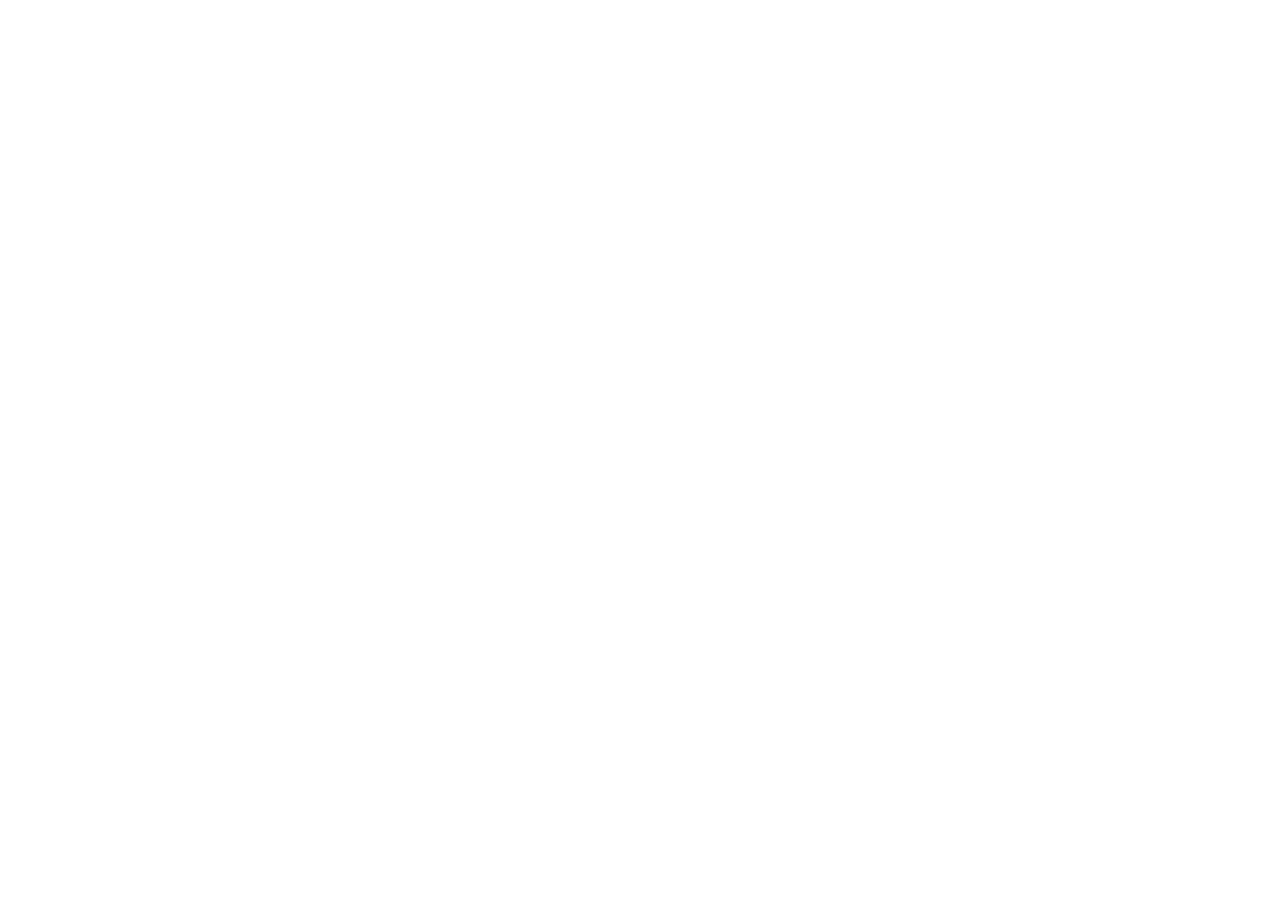
==== index.html @ 2fdfae4b "start to some css getting some fonts and media sizing" ====
<!DOCTYPE html>
<html lang="en">
<head>
    <meta charset="UTF-8">
    <meta name="viewport" content="width=device-width, initial-scale=1.0">
    <title>Todo List App</title>
</head>
<body>


    <div class="wrapper"></div>


    <script src="script.js"></script>

    
</body>
</html>
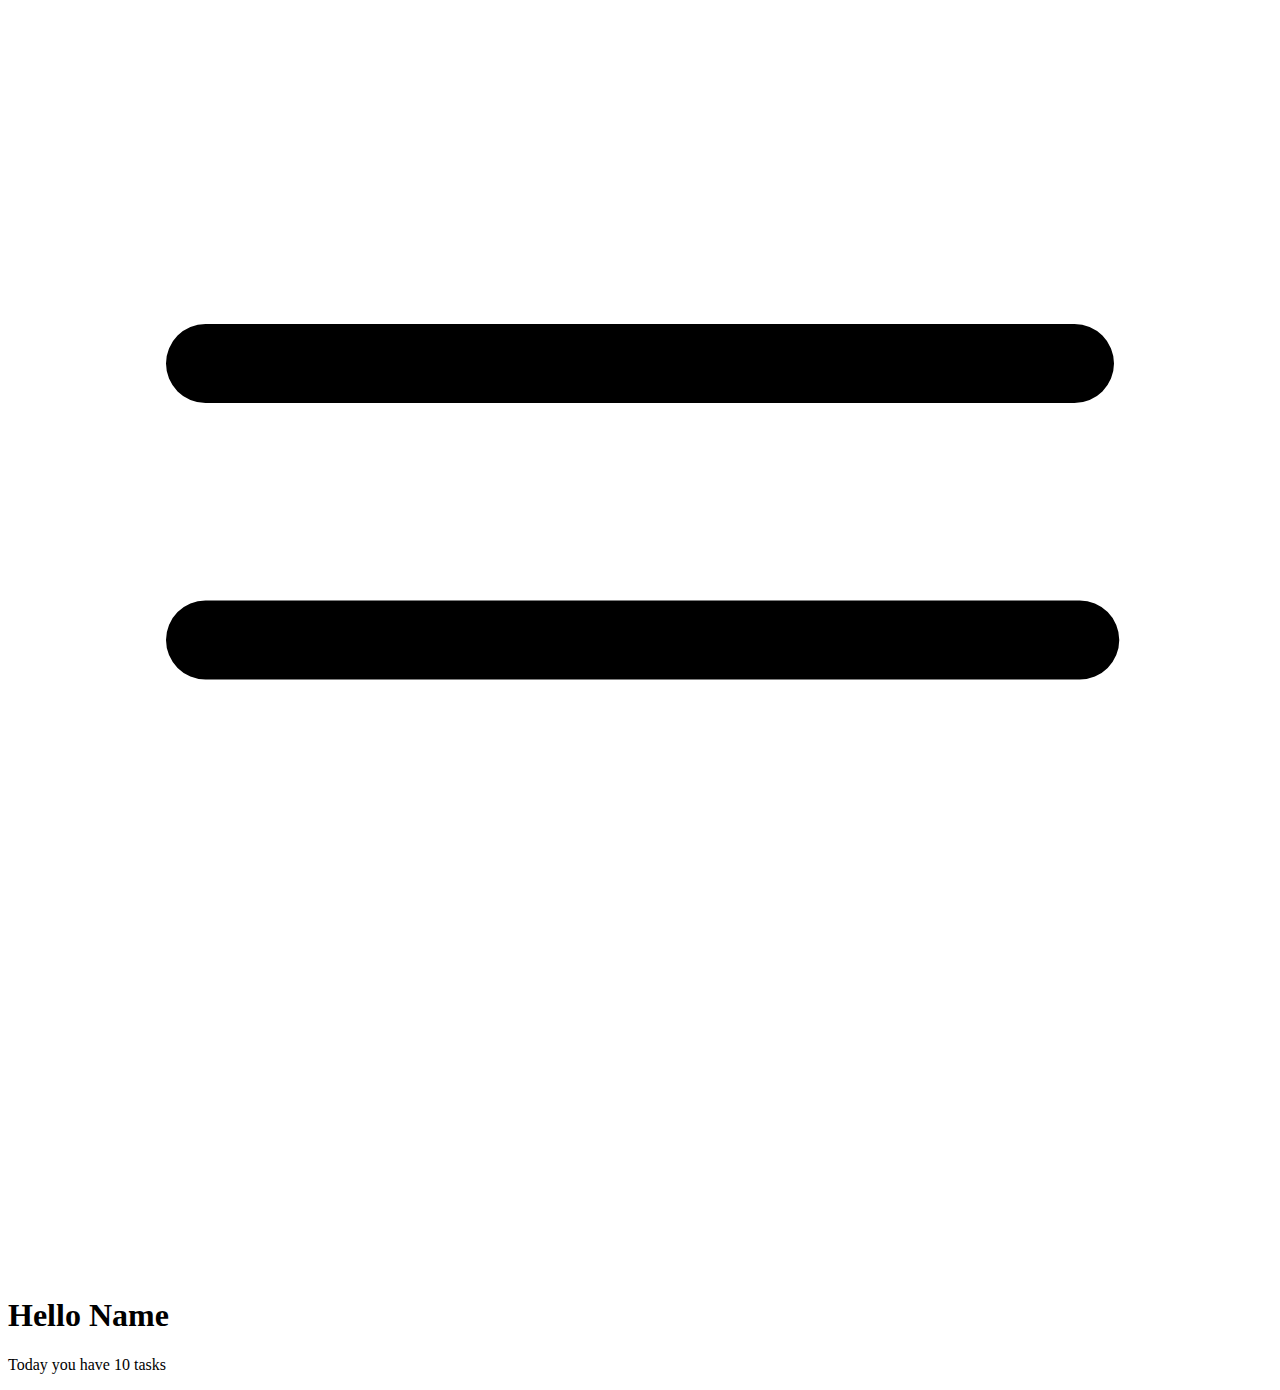
==== commit ae8ce784: "Added more css and html no js yet" ====
--- a/index.html
+++ b/index.html
@@ -8,11 +8,35 @@
 <body>
 
 
-    <div class="wrapper"></div>
-
-
+    <div class="wrapper">
+        <div class="screen-backdrop"></div>
+        <div class="screen home-screen">
+            <div class="head-wrapper">
+                <div class="menu-btn">
+                    <svg
+                    xmlns="http://www.w3.org/2000/svg"
+                    fill="none"
+                    viewBox="0 0 24 24"
+                    stroke-width="1.5"
+                    stroke="currentColor"
+                    class="w-6 h-6"
+                    >
+                    <path
+                        stroke-linecap="round"
+                        stroke-linejoin="round"
+                        d="M3.75 6.75h16.5M3.75 12h16.6m.16.5 5.25H12"
+                    />
+                    </svg>
+                </div>
+                <div class="welcome">
+                    <div class="content">
+                        <h1>Hello Name</h1>
+                        <p>Today you have 10 tasks</p>
+                    </div>
+                </div>
+            </div>
+        </div>
+    </div>
     <script src="script.js"></script>
-
-    
 </body>
 </html>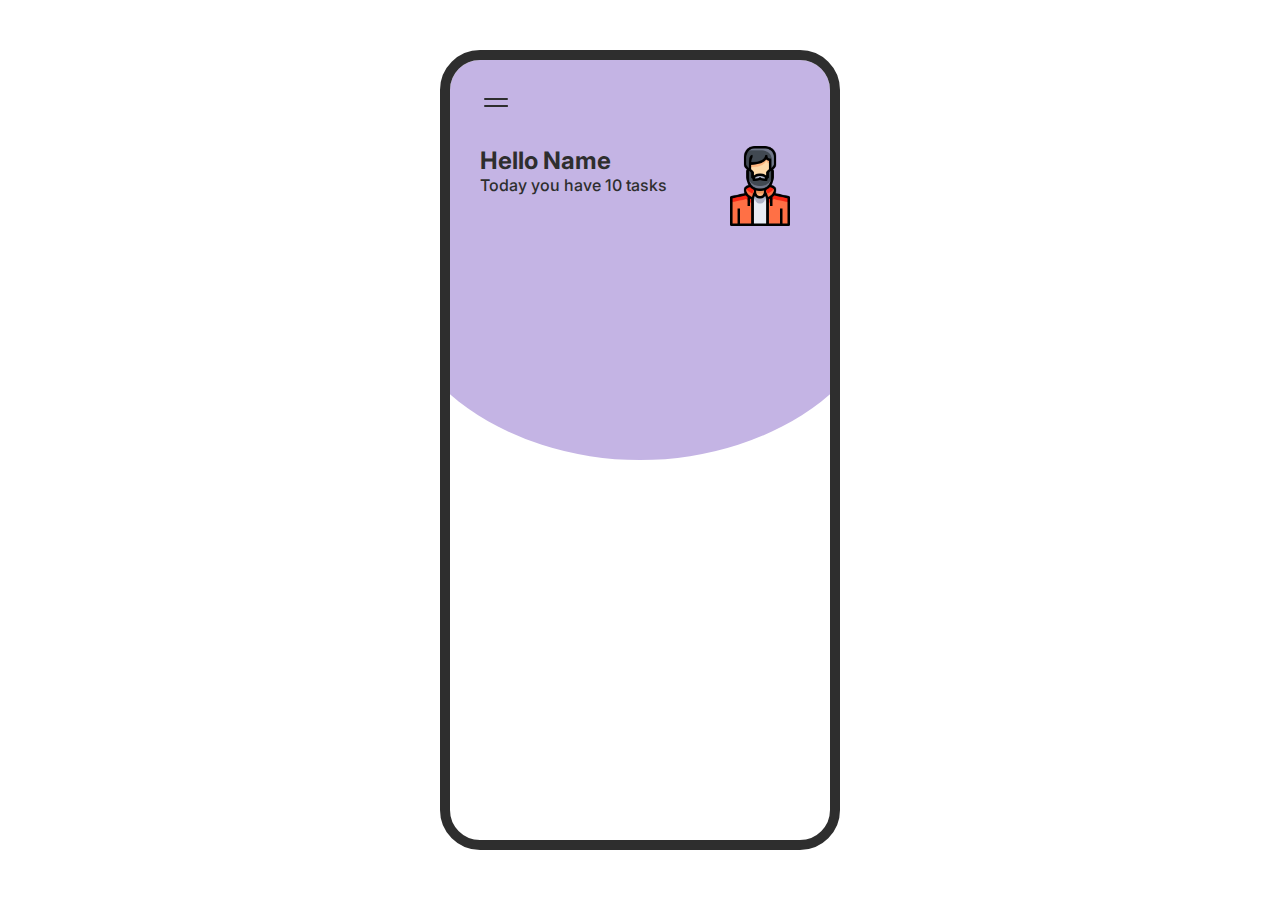
==== commit d61acd81: "adding images" ====
--- a/index.html
+++ b/index.html
@@ -4,6 +4,7 @@
     <meta charset="UTF-8">
     <meta name="viewport" content="width=device-width, initial-scale=1.0">
     <title>Todo List App</title>
+    <link rel="stylesheet" href="styles.css">
 </head>
 <body>
 
@@ -33,6 +34,10 @@
                         <h1>Hello Name</h1>
                         <p>Today you have 10 tasks</p>
                     </div>
+                    <div class="img">
+                        <div class="backdrop"></div>
+                        <img src="img/avatar.png" alt="">
+                    </div>
                 </div>
             </div>
         </div>
--- a/styles.css
+++ b/styles.css
@@ -0,0 +1,89 @@
+@import url(https://fonts.googleapis.com/css?family=Inter:100,200,300,regular,500,600,700,800,900);
+
+* {
+    margin: 0;
+    padding: 0;
+    box-sizing: border-box;
+}
+
+body {
+    min-height: 100vh;
+    color: #2e2e2e;
+    display: flex;
+    align-items: center;
+    justify-content: center;
+    background-color: #fff;
+    font-family: "Inter", sans-serif;
+}
+
+.wrapper {
+    position: relative;
+    height: 100vh;
+    width: 100%;
+    overflow: hidden;
+    padding: 30px 0
+}
+
+@media (min-width: 768px) {
+    .wrapper {
+        height: 50rem;
+        width: 25rem;
+        border: 10px solid #2e2e2e;
+        border-radius: 40px;
+    }
+}
+
+.screen-backdrop {
+    width: 135%;
+    height: 25rem;
+    position: absolute;
+    top: 0;
+    left: 50%;
+    z-index: -1;
+    transform: translateX(-50%);
+    border-radius: 0 0 50% 50%;
+    background-color: #C4B4E4;
+}
+
+.head-wrapper {
+    padding: 0 30px;
+}
+
+.menu-btn {
+    width: 2rem;
+    cursor: pointer;
+    color: #2e2e2e;
+}
+
+.welcome {
+    display: flex;
+    justify-content: space-between;
+    margin-top: 20px;
+}
+
+.welcome h1 {
+    font-size: 1.5rem;
+}
+
+.welcome p {
+    font-weight: 500;
+}
+
+.welcome .img {
+    position: relative;
+}
+
+.welcome .img img {
+    width: 5rem;
+}
+
+.welcome .img .backdrop {
+    position: absolute;
+    top: 0;
+    left: 50%;
+    transform: translateX(-50%);
+    width: 3.8rem;
+    height: 4rem;
+    border-radius: 50%;
+    background-color: ;
+}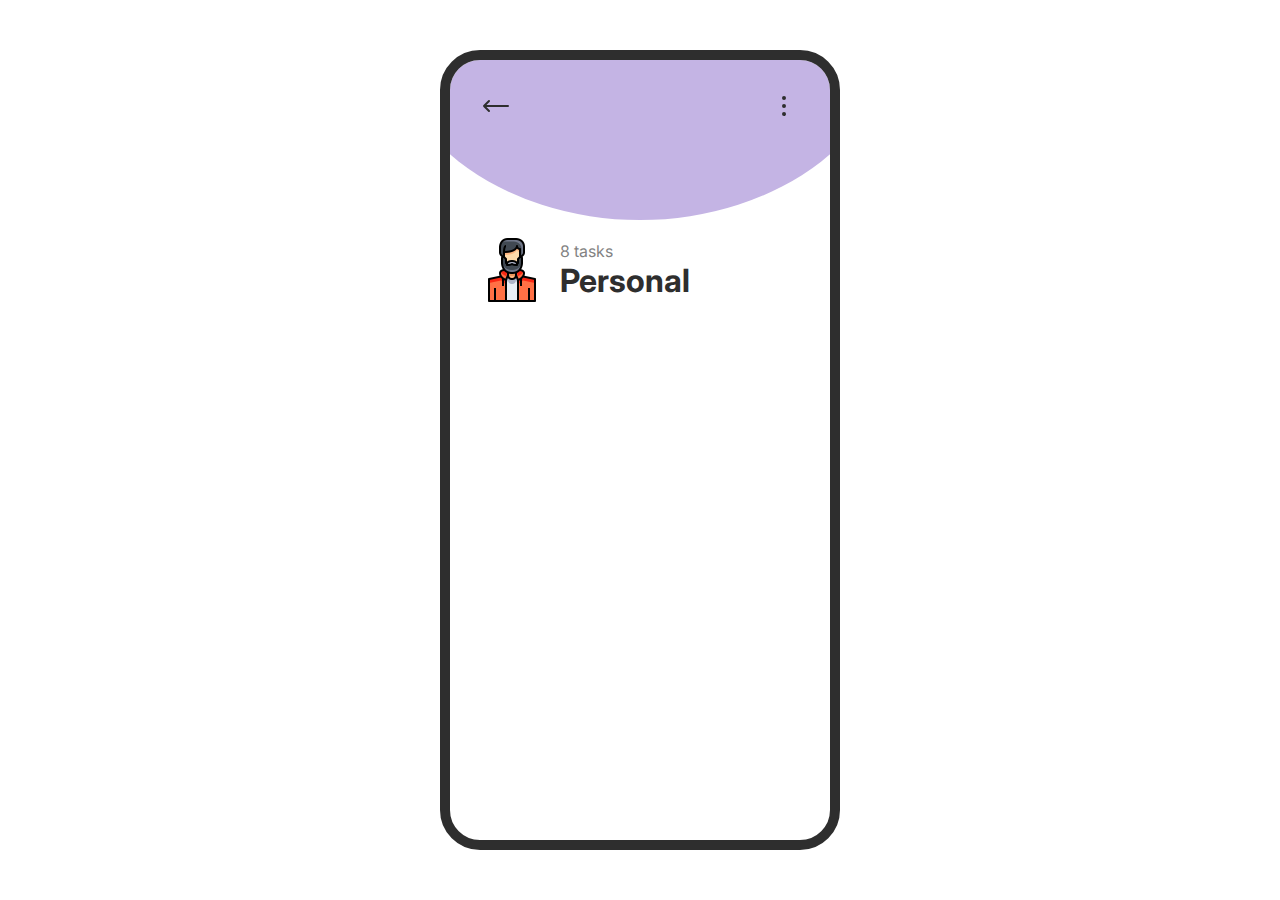
==== commit 807a760e: "starting working on the categories and the click into the new tabs and return to homepage" ====
--- a/index.html
+++ b/index.html
@@ -9,7 +9,7 @@
 <body>
 
 
-    <div class="wrapper">
+    <div class="wrapper show-category">
         <div class="screen-backdrop"></div>
         <div class="screen home-screen">
             <div class="head-wrapper">
@@ -40,6 +40,301 @@
                     </div>
                 </div>
             </div>
+
+            <!-- categories -->
+            <div class="categories-wrapper">
+                <div class="categories">
+                    <div class="category">
+                        <div class="left">
+                            <img src="img/avatar.png" alt="">
+                            <div class="content">
+                                <h1>Personal</h1>
+                                <p>5 Tasks</p>
+                            </div>
+                        </div>
+                        <div class="options">
+                            <div class="toggle-btn">
+                                <svg
+                                xmlns="http://www.w3.org/2000/svg"
+                                fill="none"
+                                viewBox="0 0 24 24"
+                                stroke-width="1.5"
+                                stroke="currentColor"
+                                class="w-6 h-6"
+                                >
+                                <path
+                                stroke-linecap="round"
+                                stroke-linejoin="round"
+                                d="M12 6.75a.75.75 0 110-1.5.75.75 0 010
+                                1.5zM12 12.75a.75.75 0 110-1.5.75.75 0
+                                010 1.5zM12 18.75a.75.75 0 110-1.5.75.75
+                                0 010 1.52z"
+                                />
+                                </svg>
+                            </div>
+                        </div>
+                    </div>
+                    <div class="category">
+                        <div class="left">
+                            <img src="img/avatar.png" alt="">
+                            <div class="content">
+                                <h1>Personal</h1>
+                                <p>5 Tasks</p>
+                            </div>
+                        </div>
+                        <div class="options">
+                            <div class="toggle-btn">
+                                <svg
+                                xmlns="http://www.w3.org/2000/svg"
+                                fill="none"
+                                viewBox="0 0 24 24"
+                                stroke-width="1.5"
+                                stroke="currentColor"
+                                class="w-6 h-6"
+                                >
+                                <path
+                                stroke-linecap="round"
+                                stroke-linejoin="round"
+                                d="M12 6.75a.75.75 0 110-1.5.75.75 0 010
+                                1.5zM12 12.75a.75.75 0 110-1.5.75.75 0
+                                010 1.5zM12 18.75a.75.75 0 110-1.5.75.75
+                                0 010 1.52z"
+                                />
+                                </svg>
+                            </div>
+                        </div>
+                    </div>
+                    <div class="category">
+                        <div class="left">
+                            <img src="img/avatar.png" alt="">
+                            <div class="content">
+                                <h1>Personal</h1>
+                                <p>5 Tasks</p>
+                            </div>
+                        </div>
+                        <div class="options">
+                            <div class="toggle-btn">
+                                <svg
+                                xmlns="http://www.w3.org/2000/svg"
+                                fill="none"
+                                viewBox="0 0 24 24"
+                                stroke-width="1.5"
+                                stroke="currentColor"
+                                class="w-6 h-6"
+                                >
+                                <path
+                                stroke-linecap="round"
+                                stroke-linejoin="round"
+                                d="M12 6.75a.75.75 0 110-1.5.75.75 0 010
+                                1.5zM12 12.75a.75.75 0 110-1.5.75.75 0
+                                010 1.5zM12 18.75a.75.75 0 110-1.5.75.75
+                                0 010 1.52z"
+                                />
+                                </svg>
+                            </div>
+                        </div>
+                    </div>
+                    <div class="category">
+                        <div class="left">
+                            <img src="img/avatar.png" alt="">
+                            <div class="content">
+                                <h1>Personal</h1>
+                                <p>5 Tasks</p>
+                            </div>
+                        </div>
+                        <div class="options">
+                            <div class="toggle-btn">
+                                <svg
+                                xmlns="http://www.w3.org/2000/svg"
+                                fill="none"
+                                viewBox="0 0 24 24"
+                                stroke-width="1.5"
+                                stroke="currentColor"
+                                class="w-6 h-6"
+                                >
+                                <path
+                                stroke-linecap="round"
+                                stroke-linejoin="round"
+                                d="M12 6.75a.75.75 0 110-1.5.75.75 0 010
+                                1.5zM12 12.75a.75.75 0 110-1.5.75.75 0
+                                010 1.5zM12 18.75a.75.75 0 110-1.5.75.75
+                                0 010 1.52z"
+                                />
+                                </svg>
+                            </div>
+                        </div>
+                    </div>
+                    <div class="category">
+                        <div class="left">
+                            <img src="img/avatar.png" alt="">
+                            <div class="content">
+                                <h1>Personal</h1>
+                                <p>5 Tasks</p>
+                            </div>
+                        </div>
+                        <div class="options">
+                            <div class="toggle-btn">
+                                <svg
+                                xmlns="http://www.w3.org/2000/svg"
+                                fill="none"
+                                viewBox="0 0 24 24"
+                                stroke-width="1.5"
+                                stroke="currentColor"
+                                class="w-6 h-6"
+                                >
+                                <path
+                                stroke-linecap="round"
+                                stroke-linejoin="round"
+                                d="M12 6.75a.75.75 0 110-1.5.75.75 0 010
+                                1.5zM12 12.75a.75.75 0 110-1.5.75.75 0
+                                010 1.5zM12 18.75a.75.75 0 110-1.5.75.75
+                                0 010 1.52z"
+                                />
+                                </svg>
+                            </div>
+                        </div>
+                    </div>
+                    <div class="category">
+                        <div class="left">
+                            <img src="img/avatar.png" alt="">
+                            <div class="content">
+                                <h1>Personal</h1>
+                                <p>5 Tasks</p>
+                            </div>
+                        </div>
+                        <div class="options">
+                            <div class="toggle-btn">
+                                <svg
+                                xmlns="http://www.w3.org/2000/svg"
+                                fill="none"
+                                viewBox="0 0 24 24"
+                                stroke-width="1.5"
+                                stroke="currentColor"
+                                class="w-6 h-6"
+                                >
+                                <path
+                                stroke-linecap="round"
+                                stroke-linejoin="round"
+                                d="M12 6.75a.75.75 0 110-1.5.75.75 0 010
+                                1.5zM12 12.75a.75.75 0 110-1.5.75.75 0
+                                010 1.5zM12 18.75a.75.75 0 110-1.5.75.75
+                                0 010 1.52z"
+                                />
+                                </svg>
+                            </div>
+                        </div>
+                    </div>
+                    <div class="category">
+                        <div class="left">
+                            <img src="img/avatar.png" alt="">
+                            <div class="content">
+                                <h1>Personal</h1>
+                                <p>5 Tasks</p>
+                            </div>
+                        </div>
+                        <div class="options">
+                            <div class="toggle-btn">
+                                <svg
+                                xmlns="http://www.w3.org/2000/svg"
+                                fill="none"
+                                viewBox="0 0 24 24"
+                                stroke-width="1.5"
+                                stroke="currentColor"
+                                class="w-6 h-6"
+                                >
+                                <path
+                                stroke-linecap="round"
+                                stroke-linejoin="round"
+                                d="M12 6.75a.75.75 0 110-1.5.75.75 0 010
+                                1.5zM12 12.75a.75.75 0 110-1.5.75.75 0
+                                010 1.5zM12 18.75a.75.75 0 110-1.5.75.75
+                                0 010 1.52z"
+                                />
+                                </svg>
+                            </div>
+                        </div>
+                    </div>
+                    <div class="category">
+                        <div class="left">
+                            <img src="img/avatar.png" alt="">
+                            <div class="content">
+                                <h1>Personal</h1>
+                                <p>5 Tasks</p>
+                            </div>
+                        </div>
+                        <div class="options">
+                            <div class="toggle-btn">
+                                <svg
+                                xmlns="http://www.w3.org/2000/svg"
+                                fill="none"
+                                viewBox="0 0 24 24"
+                                stroke-width="1.5"
+                                stroke="currentColor"
+                                class="w-6 h-6"
+                                >
+                                <path
+                                stroke-linecap="round"
+                                stroke-linejoin="round"
+                                d="M12 6.75a.75.75 0 110-1.5.75.75 0 010
+                                1.5zM12 12.75a.75.75 0 110-1.5.75.75 0
+                                010 1.5zM12 18.75a.75.75 0 110-1.5.75.75
+                                0 010 1.52z"
+                                />
+                                </svg>
+                            </div>
+                        </div>
+                    </div>
+                </div>
+            </div>
+        </div>
+
+
+        <!-- task screen-->
+        <div class="screen category-screen">
+            <div class="head-wrapper">
+                <div class="back-btn">
+                    <svg
+                    xmlns="http://www.w3.org/2000/svg"
+                    fill="none"
+                    viewBox="0 0 24 24"
+                    stroke-width="1.5"
+                    stroke="currentColor"
+                    class="w-6 h-6"
+                    >
+                    <path
+                        stroke-linecap="round"
+                        stroke-linejoin="round"
+                        d="M6.75 15.75L3 12m0 0l3.75-3.75M3 12h18"
+                    />
+                    </svg>
+                </div>
+                <div class="options">
+                    <svg
+                        xmlns="http://www.w3.org/2000/svg"
+                        fill="none"
+                        viewBox="0 0 24 24"
+                        stroke-width="1.5"
+                        stroke="currentColor"
+                        class="w-6 h-6"
+                        >
+                        <path
+                        stroke-linecap="round"
+                        stroke-linejoin="round"
+                        d="M12 6.75a.75.75 0 110-1.5.75.75 0 010
+                        1.5zM12 12.75a.75.75 0 110-1.5.75.75 0
+                        010 1.5zM12 18.75a.75.75 0 110-1.5.75.75
+                        0 010 1.52z"
+                        />
+                    </svg>
+                </div>
+            </div>
+            <div class="category-details">
+                <img src="img/avatar.png" alt="category-img">
+                <div class="details">
+                    <p>8 tasks</p>
+                    <h1>Personal</h1>
+                </div>
+            </div>
         </div>
     </div>
     <script src="script.js"></script>
--- a/styles.css
+++ b/styles.css
@@ -4,6 +4,10 @@
     margin: 0;
     padding: 0;
     box-sizing: border-box;
+}
+
+::-webkit-scrollbar {
+    width: 0;
 }
 
 body {
@@ -21,7 +25,8 @@
     height: 100vh;
     width: 100%;
     overflow: hidden;
-    padding: 30px 0
+    padding: 30px 0;
+    display: flex;
 }
 
 @media (min-width: 768px) {
@@ -31,6 +36,24 @@
         border: 10px solid #2e2e2e;
         border-radius: 40px;
     }
+}
+
+.wrapper .screen {
+    flex: 1;
+    min-width: 100%;
+    transition: all 0.5s;
+}
+
+.wrapper.show-category .home-screen {
+    transform: translateX(-100%);
+}
+
+.wrapper.show-category .category-screen {
+    transform: translateX(-100%);
+}
+
+.wrapper.show-category .screen-backdrop {
+    transform: translate(-50%, -60%);
 }
 
 .screen-backdrop {
@@ -43,6 +66,7 @@
     transform: translateX(-50%);
     border-radius: 0 0 50% 50%;
     background-color: #C4B4E4;
+    transition: all 0.5s;
 }
 
 .head-wrapper {
@@ -85,5 +109,106 @@
     width: 3.8rem;
     height: 4rem;
     border-radius: 50%;
-    background-color: ;
-}+    background-color: #DCD4FC;
+    z-index: -1;
+}
+
+.categories-wrapper {
+    margin-top: 1rem;
+    height: calc(100% - 8rem);
+    padding: 0 30px;
+    padding-bottom: 20px;
+    overflow: auto;
+
+}
+
+.categories {
+    padding-top: 1rem;
+    display: flex;
+    flex-direction: column;
+    gap: 1rem;
+}
+
+.categories .category {
+    background-color: #fff;
+    border-radius: 0.5rem;
+    padding: 1.5rem 1rem;
+    cursor: pointer;
+    display: flex;
+    justify-content: space-between;
+    box-shadow: 0 10px 20px 5px #00000023;
+    transition: all 0.5s;
+}
+
+.categories .category:hover {
+    transform: translateY(-5px);
+    box-shadow: 0 10px 20px 5px #00000023;
+}
+
+.category .left {
+    display: flex;
+    gap: 1.5rem;
+    align-items: center;
+}
+
+.category .left img {
+    width: 3rem;
+}
+
+.category .content h1 {
+    font-size: 1.5rem;
+}
+
+.category .content p{
+    color: #2e2e2e;
+    font-size: 0.8rem;
+    opacity: 0.6;
+}
+
+.category .options {
+    opacity: 0;
+    visibility: hidden;
+    transition: all 0.5s;
+}
+
+.category:hover .options {
+    opacity: 1;
+    visibility: visible;
+}
+
+
+.category .toggle-btn {
+    width: 2rem;
+    cursor: pointer;
+    opacity: 0.6;
+}
+
+/* task screen */
+.category-screen .head-wrapper {
+    display: flex;
+    justify-content: space-between;
+    align-items: center;
+}
+
+.category-screen .head-wrapper svg{
+    width: 2rem;
+    cursor: pointer;
+    color: #2e2e2e;
+}
+
+.category-details {
+    padding: 0 30px;
+    margin-top: 7rem;
+    display: flex;
+    align-items: center;
+    gap: 1rem;
+}
+
+.category-details img {
+    width: 4rem;
+}
+
+.category-details .details p {
+    opacity: 0.6;
+}
+
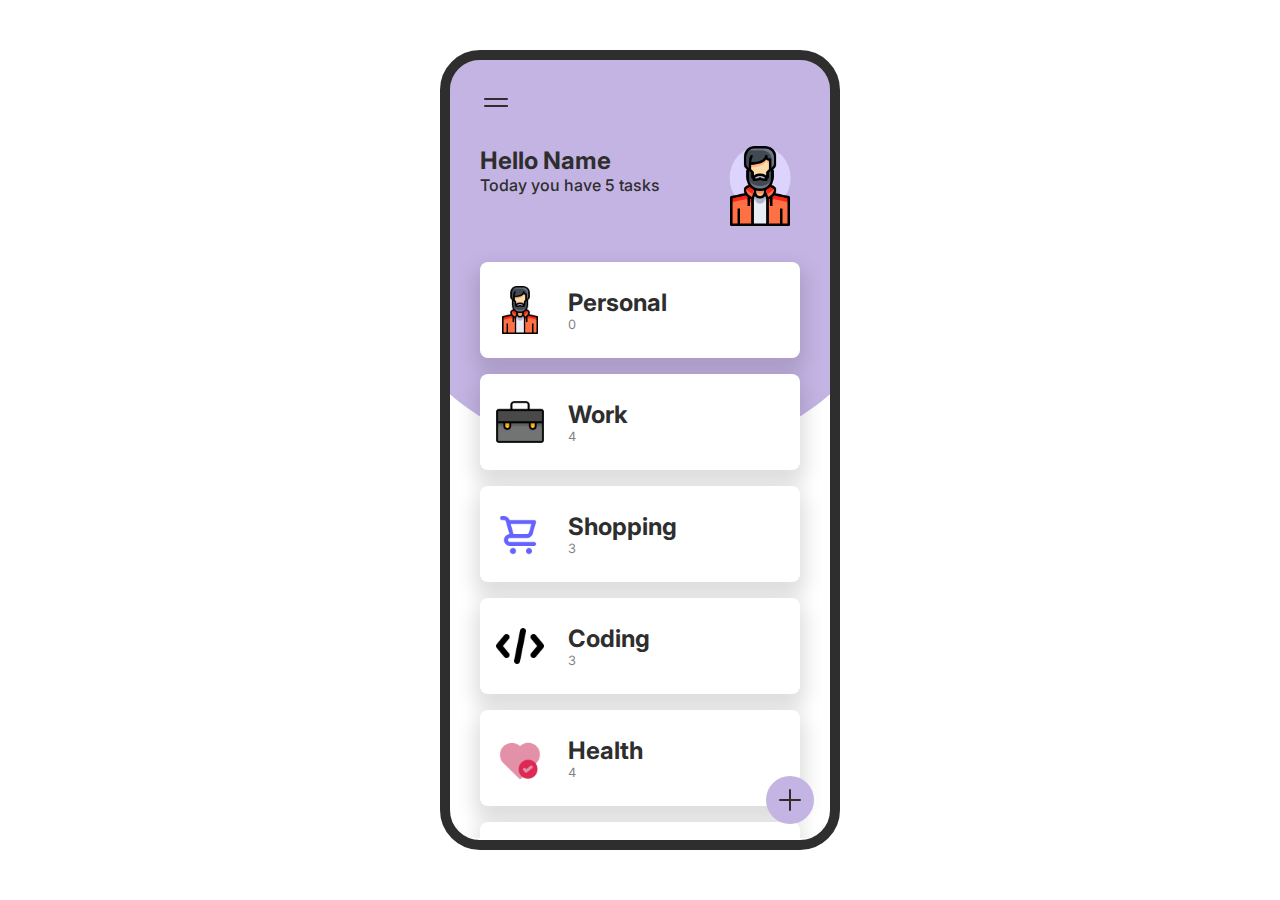
==== commit 4a7a5bad: "made some progress but am getting stuck with a few things" ====
--- a/index.html
+++ b/index.html
@@ -9,7 +9,7 @@
 <body>
 
 
-    <div class="wrapper show-category">
+    <div class="wrapper">
         <div class="screen-backdrop"></div>
         <div class="screen home-screen">
             <div class="head-wrapper">
@@ -32,7 +32,7 @@
                 <div class="welcome">
                     <div class="content">
                         <h1>Hello Name</h1>
-                        <p>Today you have 10 tasks</p>
+                        <p>Today you have <span class="totalTasks">5</span> tasks</p>
                     </div>
                     <div class="img">
                         <div class="backdrop"></div>
@@ -331,9 +331,99 @@
             <div class="category-details">
                 <img src="img/avatar.png" alt="category-img">
                 <div class="details">
-                    <p>8 tasks</p>
-                    <h1>Personal</h1>
-                </div>
+                    <p class="category-tasks">8 tasks</p>
+                    <h1 class="category-title">Personal</h1>
+                </div>
+            </div>
+            <div class="tasks-wrapper">
+                <div class="tasks">
+                    <div class="task-wrapper">
+                        <label for="task" class="task">
+                            <input type="checkbox" name="" id="task">
+                            <span class="checkmark">
+                                <svg
+                        xmlns="http://www.w3.org/2000/svg"
+                        fill="none"
+                        viewBox="0 0 24 24"
+                        stroke-width="1.5"
+                        stroke="currentColor"
+                        class="w-6 h-6"
+                        >
+                        <path
+                        stroke-linecap="round"
+                        stroke-linejoin="round"
+                        d="M4.5 12.7516 6 9-13.5"
+                        />
+                    </svg>
+                            </span>
+                            <p>Buy a new car</p>
+                        </label>
+                        <div class="delete">
+                            <svg
+                        xmlns="http://www.w3.org/2000/svg"
+                        fill="none"
+                        viewBox="0 0 24 24"
+                        stroke-width="1.5"
+                        stroke="currentColor"
+                        class="w-6 h-6"
+                        >
+                        <path
+                        stroke-linecap="round"
+                        stroke-linejoin="round"
+                        d="M14.74 91-.346 9m-4.788 0L9.26 9m%.
+                            968-3.21с.342.052.682.107 1.022.166m-1.
+                            022-. 165L18.16 19.673a2.25 2.25 0 01-2.244
+                            2.077H8. 084a2.25 2.25 0 01-2.244-2.077L4.
+                            772 5.79m14.456 0a48.108 48.108 0 00-3.
+                            478- 397m-12 .562c. 34-.059.68-.114 1.022-.
+                            165m0 0a48.11 48.11 0 013.478-. 397m7.5 Ov-.
+                            916c0-1.18-. 91-2.164-2.09-2.201а51.964 51.
+                            964 0 00-3.32 0c-1.18.037-2.09 1.022-2.09
+                            2.201v.916m7.5 0a48.667 48.667 0 00-7.5 0"
+                        />
+                        </svg>
+                        </div>
+                    </div>
+                </div>
+            </div>
+        </div>
+
+        <!-- add task button -->
+        <div class="add-task-btn">
+            <svg
+                xmlns="http://www.w3.org/2000/svg"
+                fill="none"
+                viewBox="0 0 24 24"
+                stroke-width="1.5"
+                stroke="currentColor"
+                class="w-6 h-6"
+                >
+                <path
+                stroke-linecap="round"
+                stroke-linejoin="round"
+                d="M12 4.5v15m7.5-7.5h-15"
+                />
+            </svg>
+        </div>
+        <!-- backdrop -->
+        <div class="black-backdrop"></div>
+        <!-- add task form -->
+        <div class="add-task">
+            <div class="add-task-backdrop"></div>
+            <h1 class="header">Add Task</h1>
+            <div class="input-group">
+                <label for="task-input">Task</label>
+                <input type="text" id="task-input" required>
+            </div>
+            <div class="input-group">
+                <label for="category-select">Category</label>
+                <select name="" id="category-select">
+                    <option value="personal">Personal</option>
+                </select>
+            </div>
+            <div class="btns">
+                <button class="cancel-btn">Cancel</button>
+                <button class="add-btn">Add</button>
             </div>
         </div>
     </div>
--- a/styles.css
+++ b/styles.css
@@ -212,3 +212,237 @@
     opacity: 0.6;
 }
 
+/* tasks */
+.task-wrapper {
+    padding: 0 30px;
+    margin-top: 1rem;
+    height: calc(100% - 12rem);
+    padding-bottom: 20px;
+    overflow: auto;
+}
+
+.tasks {
+    padding-top: 1rem;
+    display: flex;
+    flex-direction: column;
+    gap: 1rem;
+}
+
+.task-wrapper {
+    display: flex;
+    justify-content: space-between;
+    align-items: center;
+}
+
+.task {
+    display: flex;
+    gap: 1rem;
+    align-items: center;
+    font-size: 0.8rem;
+    font-weight: 500;
+    width: max-content;
+    cursor: pointer;
+}
+
+.task input {
+    display: none;
+
+}
+
+.task .checkmark {
+    width: 1rem;
+    height: 1rem;
+    border-radius: 2px;
+    border: 1px solid #2e2e2e;
+    display: flex;
+    align-items: center;
+    justify-content: center;
+}
+
+.task .checkmark svg {
+    width: 1rem;
+    color: #2e2e2e;
+    opacity: 0;
+    transition: all 0.2s;
+}
+
+.task:hover .checkmark svg {
+    opacity: 1;
+}
+
+.task .checkmark svg path {
+    stroke-width: 3;
+}
+
+.task input:checked .checkmark {
+    background-color: #2e2e2e;
+}
+
+.task input:checked .checkmark svg {
+    opacity: 1;
+    color: #fff;
+}
+
+.task input:checked p {
+    text-decoration: line-through;
+    opacity: 0.6;
+}
+
+.task-wrapper .delete {
+    min-width: 2rem;
+    height: 2rem;
+    padding: 0.5rem;
+    border-radius: 50%;
+    color: #2e2e2e;
+    cursor: pointer;
+    background-color: rgba(0, 0, 0, 0.031);
+    opacity: 0;
+    visibility: hidden;
+    transition: all 0.2s;
+}
+
+.task-wrapper:hover .delete {
+    visibility: visible;
+    opacity: 1;
+}
+
+.task-wrapper .delete {
+    color: red;
+    background-color: rgba(0, 0, 0, 0.1);
+}
+
+/* add task */
+
+.add-task-btn {
+    position: absolute;
+    bottom: 1rem;
+    right: 1rem;
+    width: 3rem;
+    height: 3rem;
+    border-radius: 50%;
+    cursor: pointer;
+    display: flex;
+    align-items: center;
+    justify-content: center;
+    background-color: #C4B4E4;
+    transition: all 0.2s;
+}
+
+.add-task-btn.active {
+    z-index: 1;
+    bottom: 20rem;
+    transform: rotate(45deg);
+}
+
+
+.add-task-btn:hover {
+    transform: scale(1.1);
+}
+
+.add-task-btn svg {
+    width: 2rem;
+    color: #2e2e2e
+}
+
+.add-task {
+    position: absolute;
+    bottom: -100%;
+    left: 0;
+    width: 100%;
+    padding: 20px 30px;
+    transition: all 0.2s;
+}
+
+.add-task.active {
+    bottom: 0;
+}
+
+.add-task .heading {
+    font-size: 1.5rem;
+    margin-top: 1rem;
+}
+
+.input-group {
+    position: relative;
+    margin-bottom: 20px;
+}
+
+.input-group input,
+.input-group label {
+    display: block;
+    width: 100%;
+
+}
+
+.input-group input,
+.input-group select
+ {
+    width: 100%;
+    border: 1px solid #ccc;
+    border-radius: 5px;
+    padding: 10px;
+    font-size: 16px;
+}
+
+.input-group label {
+    width: max-content;
+    padding: 0 5px ;
+    margin-top: 5px;
+    font-size: 14px;
+    columns: #667;
+    margin-top: 5px;
+}
+
+.btns {
+    display: flex;
+    gap: 1rem;
+    justify-content: flex-end;
+    align-items: center;
+
+}
+
+.btns button{
+    padding: 10px 20px;
+    border-radius: 5px;
+    border: none;
+    outline: none;
+    font-size: 14px;
+    font-weight: 600;
+    cursor: pointer;
+}
+
+.btns button.add-btn {
+    background-color: #C4B4E4;
+    counter-reset: #2e2e2e;
+}
+
+.add-task-backdrop {
+    position: absolute;
+    bottom: 0;
+    left: 50%;
+    transform: translateX(-50%);
+    width: 135%;
+    height: 20rem;
+    border-radius: 50% 50% 0 0;
+    background-color: #fff;
+    border-top: #fff;
+}
+
+.black-backdrop {
+    position: absolute;
+    top: 0;
+    left: 0;
+    width: 100%;
+    height: 100%;
+    backdrop-filter: blur(5px);
+    background-color: #00000023;
+    opacity: 0;
+    visibility: hidden;
+    transition: all 0.2s;
+}
+
+.black-backdrop.active {
+    opacity: 1;
+    visibility: visible;
+
+}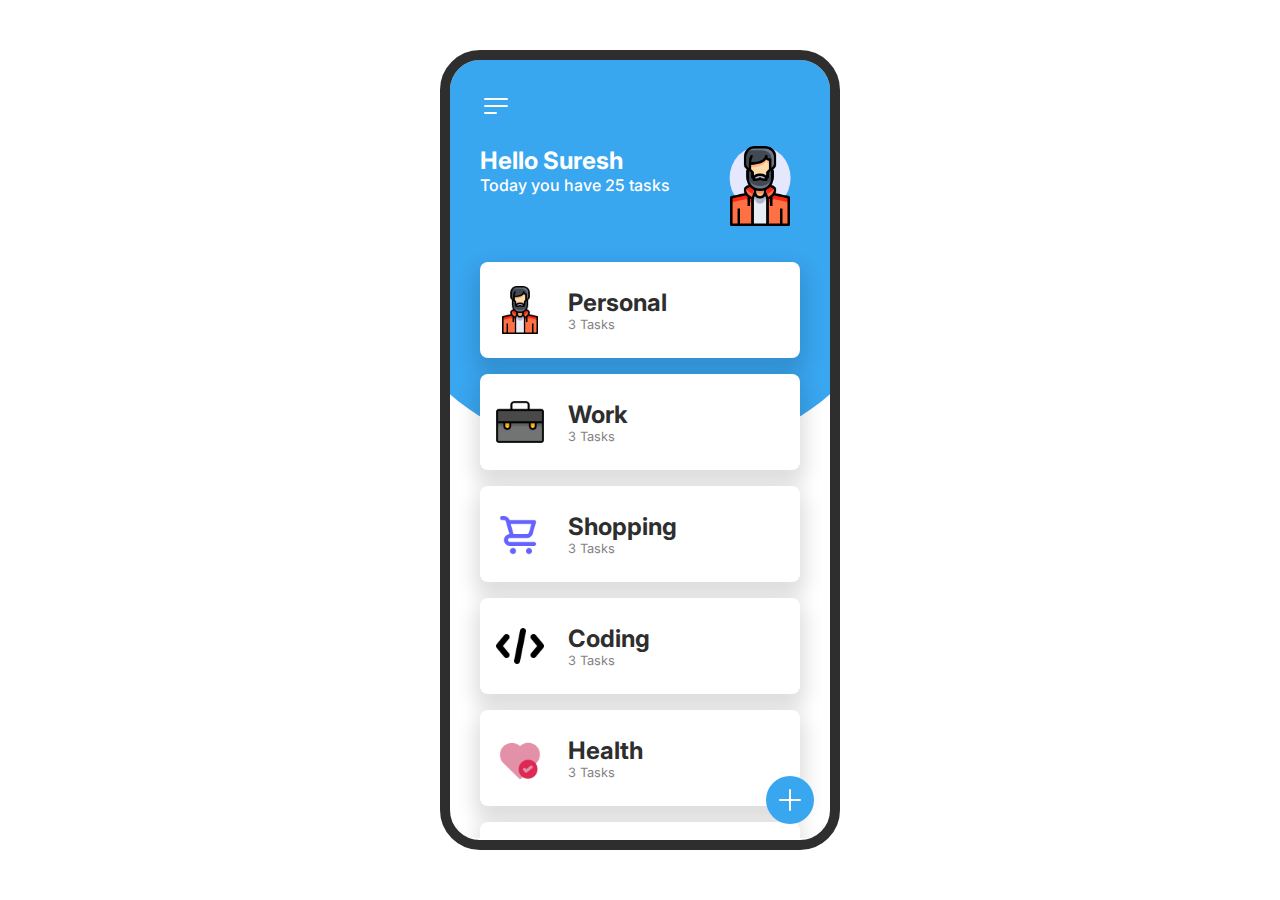
==== commit 5a71c120: "finished product will more to it in the future" ====
--- a/index.html
+++ b/index.html
@@ -1,432 +1,210 @@
 <!DOCTYPE html>
 <html lang="en">
-<head>
-    <meta charset="UTF-8">
-    <meta name="viewport" content="width=device-width, initial-scale=1.0">
-    <title>Todo List App</title>
-    <link rel="stylesheet" href="styles.css">
-</head>
-<body>
-
-
+  <head>
+    <meta charset="UTF-8" />
+    <meta name="viewport" content="width=device-width, initial-scale=1.0" />
+    <link rel="apple-touch-icon" sizes="180x180" href="apple-touch-icon.png" />
+    <link rel="icon" type="image/png" sizes="32x32" href="favicon-32x32.png" />
+    <link rel="icon" type="image/png" sizes="16x16" href="favicon-16x16.png" />
+    <link rel="manifest" href="site.webmanifest" />
+    <link rel="mask-icon" href="safari-pinned-tab.svg" color="#5bbad5" />
+    <meta name="msapplication-TileColor" content="#2d89ef" />
+    <meta name="theme-color" content="#ffffff" />
+    <link rel="stylesheet" href="styles.css" />
+    <title>Javascript Todo-list App</title>
+    <meta
+      name="description"
+      content="Manage your tasks effortlessly with our JavaScript Todos List App. Organize, prioritize, and track your to-dos seamlessly using this user-friendly web application."
+    />
+    <meta
+      name="keywords"
+      content="JavaScript Todos List App, Task Management, To-Do List Web App, Organize Tasks, Track To-Dos, Simple Task Manager, Productivity Tool, User-Friendly Interface, Web-based Task Organizer, JavaScript Task Tracker"
+    />
+  </head>
+  <body>
     <div class="wrapper">
-        <div class="screen-backdrop"></div>
-        <div class="screen home-screen">
-            <div class="head-wrapper">
-                <div class="menu-btn">
-                    <svg
+      <div class="screen-backdrop"></div>
+      <div class="home-screen screen">
+        <div class="head-wrapper">
+          <div class="menu-btn">
+            <svg
+              xmlns="http://www.w3.org/2000/svg"
+              fill="none"
+              viewBox="0 0 24 24"
+              stroke-width="1.5"
+              stroke="currentColor"
+              class="w-6 h-6"
+            >
+              <path
+                stroke-linecap="round"
+                stroke-linejoin="round"
+                d="M3.75 6.75h16.5M3.75 12h16.5m-16.5 5.25H12"
+              />
+            </svg>
+          </div>
+          <div class="welcome">
+            <div class="content">
+              <h1>Hello Suresh</h1>
+              <p>Today you have <span id="total-tasks">5</span> tasks</p>
+            </div>
+            <div class="img">
+              <div class="backdrop"></div>
+              <img src="img/avatar.png" alt="" />
+            </div>
+          </div>
+        </div>
+        <div class="categories-wrapper">
+          <div class="categories">
+            <div class="category">
+              <div class="left">
+                <img src="images/boy.png" alt="sun" />
+                <div class="content">
+                  <h1>Personal</h1>
+                  <p>5 Tasks</p>
+                </div>
+              </div>
+              <div class="options">
+                <div class="toggle-btn">
+                  <svg
                     xmlns="http://www.w3.org/2000/svg"
                     fill="none"
                     viewBox="0 0 24 24"
                     stroke-width="1.5"
                     stroke="currentColor"
                     class="w-6 h-6"
-                    >
+                  >
                     <path
-                        stroke-linecap="round"
-                        stroke-linejoin="round"
-                        d="M3.75 6.75h16.5M3.75 12h16.6m.16.5 5.25H12"
+                      stroke-linecap="round"
+                      stroke-linejoin="round"
+                      d="M12 6.75a.75.75 0 110-1.5.75.75 0 010 1.5zM12 12.75a.75.75 0 110-1.5.75.75 0 010 1.5zM12 18.75a.75.75 0 110-1.5.75.75 0 010 1.5z"
                     />
-                    </svg>
+                  </svg>
                 </div>
-                <div class="welcome">
-                    <div class="content">
-                        <h1>Hello Name</h1>
-                        <p>Today you have <span class="totalTasks">5</span> tasks</p>
-                    </div>
-                    <div class="img">
-                        <div class="backdrop"></div>
-                        <img src="img/avatar.png" alt="">
-                    </div>
-                </div>
-            </div>
-
-            <!-- categories -->
-            <div class="categories-wrapper">
-                <div class="categories">
-                    <div class="category">
-                        <div class="left">
-                            <img src="img/avatar.png" alt="">
-                            <div class="content">
-                                <h1>Personal</h1>
-                                <p>5 Tasks</p>
-                            </div>
-                        </div>
-                        <div class="options">
-                            <div class="toggle-btn">
-                                <svg
-                                xmlns="http://www.w3.org/2000/svg"
-                                fill="none"
-                                viewBox="0 0 24 24"
-                                stroke-width="1.5"
-                                stroke="currentColor"
-                                class="w-6 h-6"
-                                >
-                                <path
-                                stroke-linecap="round"
-                                stroke-linejoin="round"
-                                d="M12 6.75a.75.75 0 110-1.5.75.75 0 010
-                                1.5zM12 12.75a.75.75 0 110-1.5.75.75 0
-                                010 1.5zM12 18.75a.75.75 0 110-1.5.75.75
-                                0 010 1.52z"
-                                />
-                                </svg>
-                            </div>
-                        </div>
-                    </div>
-                    <div class="category">
-                        <div class="left">
-                            <img src="img/avatar.png" alt="">
-                            <div class="content">
-                                <h1>Personal</h1>
-                                <p>5 Tasks</p>
-                            </div>
-                        </div>
-                        <div class="options">
-                            <div class="toggle-btn">
-                                <svg
-                                xmlns="http://www.w3.org/2000/svg"
-                                fill="none"
-                                viewBox="0 0 24 24"
-                                stroke-width="1.5"
-                                stroke="currentColor"
-                                class="w-6 h-6"
-                                >
-                                <path
-                                stroke-linecap="round"
-                                stroke-linejoin="round"
-                                d="M12 6.75a.75.75 0 110-1.5.75.75 0 010
-                                1.5zM12 12.75a.75.75 0 110-1.5.75.75 0
-                                010 1.5zM12 18.75a.75.75 0 110-1.5.75.75
-                                0 010 1.52z"
-                                />
-                                </svg>
-                            </div>
-                        </div>
-                    </div>
-                    <div class="category">
-                        <div class="left">
-                            <img src="img/avatar.png" alt="">
-                            <div class="content">
-                                <h1>Personal</h1>
-                                <p>5 Tasks</p>
-                            </div>
-                        </div>
-                        <div class="options">
-                            <div class="toggle-btn">
-                                <svg
-                                xmlns="http://www.w3.org/2000/svg"
-                                fill="none"
-                                viewBox="0 0 24 24"
-                                stroke-width="1.5"
-                                stroke="currentColor"
-                                class="w-6 h-6"
-                                >
-                                <path
-                                stroke-linecap="round"
-                                stroke-linejoin="round"
-                                d="M12 6.75a.75.75 0 110-1.5.75.75 0 010
-                                1.5zM12 12.75a.75.75 0 110-1.5.75.75 0
-                                010 1.5zM12 18.75a.75.75 0 110-1.5.75.75
-                                0 010 1.52z"
-                                />
-                                </svg>
-                            </div>
-                        </div>
-                    </div>
-                    <div class="category">
-                        <div class="left">
-                            <img src="img/avatar.png" alt="">
-                            <div class="content">
-                                <h1>Personal</h1>
-                                <p>5 Tasks</p>
-                            </div>
-                        </div>
-                        <div class="options">
-                            <div class="toggle-btn">
-                                <svg
-                                xmlns="http://www.w3.org/2000/svg"
-                                fill="none"
-                                viewBox="0 0 24 24"
-                                stroke-width="1.5"
-                                stroke="currentColor"
-                                class="w-6 h-6"
-                                >
-                                <path
-                                stroke-linecap="round"
-                                stroke-linejoin="round"
-                                d="M12 6.75a.75.75 0 110-1.5.75.75 0 010
-                                1.5zM12 12.75a.75.75 0 110-1.5.75.75 0
-                                010 1.5zM12 18.75a.75.75 0 110-1.5.75.75
-                                0 010 1.52z"
-                                />
-                                </svg>
-                            </div>
-                        </div>
-                    </div>
-                    <div class="category">
-                        <div class="left">
-                            <img src="img/avatar.png" alt="">
-                            <div class="content">
-                                <h1>Personal</h1>
-                                <p>5 Tasks</p>
-                            </div>
-                        </div>
-                        <div class="options">
-                            <div class="toggle-btn">
-                                <svg
-                                xmlns="http://www.w3.org/2000/svg"
-                                fill="none"
-                                viewBox="0 0 24 24"
-                                stroke-width="1.5"
-                                stroke="currentColor"
-                                class="w-6 h-6"
-                                >
-                                <path
-                                stroke-linecap="round"
-                                stroke-linejoin="round"
-                                d="M12 6.75a.75.75 0 110-1.5.75.75 0 010
-                                1.5zM12 12.75a.75.75 0 110-1.5.75.75 0
-                                010 1.5zM12 18.75a.75.75 0 110-1.5.75.75
-                                0 010 1.52z"
-                                />
-                                </svg>
-                            </div>
-                        </div>
-                    </div>
-                    <div class="category">
-                        <div class="left">
-                            <img src="img/avatar.png" alt="">
-                            <div class="content">
-                                <h1>Personal</h1>
-                                <p>5 Tasks</p>
-                            </div>
-                        </div>
-                        <div class="options">
-                            <div class="toggle-btn">
-                                <svg
-                                xmlns="http://www.w3.org/2000/svg"
-                                fill="none"
-                                viewBox="0 0 24 24"
-                                stroke-width="1.5"
-                                stroke="currentColor"
-                                class="w-6 h-6"
-                                >
-                                <path
-                                stroke-linecap="round"
-                                stroke-linejoin="round"
-                                d="M12 6.75a.75.75 0 110-1.5.75.75 0 010
-                                1.5zM12 12.75a.75.75 0 110-1.5.75.75 0
-                                010 1.5zM12 18.75a.75.75 0 110-1.5.75.75
-                                0 010 1.52z"
-                                />
-                                </svg>
-                            </div>
-                        </div>
-                    </div>
-                    <div class="category">
-                        <div class="left">
-                            <img src="img/avatar.png" alt="">
-                            <div class="content">
-                                <h1>Personal</h1>
-                                <p>5 Tasks</p>
-                            </div>
-                        </div>
-                        <div class="options">
-                            <div class="toggle-btn">
-                                <svg
-                                xmlns="http://www.w3.org/2000/svg"
-                                fill="none"
-                                viewBox="0 0 24 24"
-                                stroke-width="1.5"
-                                stroke="currentColor"
-                                class="w-6 h-6"
-                                >
-                                <path
-                                stroke-linecap="round"
-                                stroke-linejoin="round"
-                                d="M12 6.75a.75.75 0 110-1.5.75.75 0 010
-                                1.5zM12 12.75a.75.75 0 110-1.5.75.75 0
-                                010 1.5zM12 18.75a.75.75 0 110-1.5.75.75
-                                0 010 1.52z"
-                                />
-                                </svg>
-                            </div>
-                        </div>
-                    </div>
-                    <div class="category">
-                        <div class="left">
-                            <img src="img/avatar.png" alt="">
-                            <div class="content">
-                                <h1>Personal</h1>
-                                <p>5 Tasks</p>
-                            </div>
-                        </div>
-                        <div class="options">
-                            <div class="toggle-btn">
-                                <svg
-                                xmlns="http://www.w3.org/2000/svg"
-                                fill="none"
-                                viewBox="0 0 24 24"
-                                stroke-width="1.5"
-                                stroke="currentColor"
-                                class="w-6 h-6"
-                                >
-                                <path
-                                stroke-linecap="round"
-                                stroke-linejoin="round"
-                                d="M12 6.75a.75.75 0 110-1.5.75.75 0 010
-                                1.5zM12 12.75a.75.75 0 110-1.5.75.75 0
-                                010 1.5zM12 18.75a.75.75 0 110-1.5.75.75
-                                0 010 1.52z"
-                                />
-                                </svg>
-                            </div>
-                        </div>
-                    </div>
-                </div>
-            </div>
-        </div>
-
-
-        <!-- task screen-->
-        <div class="screen category-screen">
-            <div class="head-wrapper">
-                <div class="back-btn">
-                    <svg
+              </div>
+            </div>
+          </div>
+        </div>
+      </div>
+      <div class="category-screen screen">
+        <div class="head-wrapper">
+          <div class="back-btn">
+            <svg
+              xmlns="http://www.w3.org/2000/svg"
+              fill="none"
+              viewBox="0 0 24 24"
+              stroke-width="1.5"
+              stroke="currentColor"
+              class="w-6 h-6"
+            >
+              <path
+                stroke-linecap="round"
+                stroke-linejoin="round"
+                d="M6.75 15.75L3 12m0 0l3.75-3.75M3 12h18"
+              />
+            </svg>
+          </div>
+          <div class="options">
+            <svg
+              xmlns="http://www.w3.org/2000/svg"
+              fill="none"
+              viewBox="0 0 24 24"
+              stroke-width="1.5"
+              stroke="currentColor"
+              class="w-6 h-6"
+            >
+              <path
+                stroke-linecap="round"
+                stroke-linejoin="round"
+                d="M12 6.75a.75.75 0 110-1.5.75.75 0 010 1.5zM12 12.75a.75.75 0 110-1.5.75.75 0 010 1.5zM12 18.75a.75.75 0 110-1.5.75.75 0 010 1.5z"
+              />
+            </svg>
+          </div>
+        </div>
+        <div class="category-details">
+          <img src="images/boy.png" alt="" id="category-img" />
+          <div class="details">
+            <p id="num-tasks">8 tasks</p>
+            <h1 id="category-title">Personal</h1>
+          </div>
+        </div>
+        <div class="tasks-wrapper">
+          <div class="tasks">
+            <div class="task-wrapper">
+              <label for="task" class="task">
+                <input type="checkbox" name="task" id="task" />
+                <span class="checkmark"
+                  ><svg
                     xmlns="http://www.w3.org/2000/svg"
                     fill="none"
                     viewBox="0 0 24 24"
                     stroke-width="1.5"
                     stroke="currentColor"
                     class="w-6 h-6"
-                    >
+                  >
                     <path
-                        stroke-linecap="round"
-                        stroke-linejoin="round"
-                        d="M6.75 15.75L3 12m0 0l3.75-3.75M3 12h18"
+                      stroke-linecap="round"
+                      stroke-linejoin="round"
+                      d="M4.5 12.75l6 6 9-13.5"
                     />
-                    </svg>
-                </div>
-                <div class="options">
-                    <svg
-                        xmlns="http://www.w3.org/2000/svg"
-                        fill="none"
-                        viewBox="0 0 24 24"
-                        stroke-width="1.5"
-                        stroke="currentColor"
-                        class="w-6 h-6"
-                        >
-                        <path
-                        stroke-linecap="round"
-                        stroke-linejoin="round"
-                        d="M12 6.75a.75.75 0 110-1.5.75.75 0 010
-                        1.5zM12 12.75a.75.75 0 110-1.5.75.75 0
-                        010 1.5zM12 18.75a.75.75 0 110-1.5.75.75
-                        0 010 1.52z"
-                        />
-                    </svg>
-                </div>
-            </div>
-            <div class="category-details">
-                <img src="img/avatar.png" alt="category-img">
-                <div class="details">
-                    <p class="category-tasks">8 tasks</p>
-                    <h1 class="category-title">Personal</h1>
-                </div>
-            </div>
-            <div class="tasks-wrapper">
-                <div class="tasks">
-                    <div class="task-wrapper">
-                        <label for="task" class="task">
-                            <input type="checkbox" name="" id="task">
-                            <span class="checkmark">
-                                <svg
-                        xmlns="http://www.w3.org/2000/svg"
-                        fill="none"
-                        viewBox="0 0 24 24"
-                        stroke-width="1.5"
-                        stroke="currentColor"
-                        class="w-6 h-6"
-                        >
-                        <path
-                        stroke-linecap="round"
-                        stroke-linejoin="round"
-                        d="M4.5 12.7516 6 9-13.5"
-                        />
-                    </svg>
-                            </span>
-                            <p>Buy a new car</p>
-                        </label>
-                        <div class="delete">
-                            <svg
-                        xmlns="http://www.w3.org/2000/svg"
-                        fill="none"
-                        viewBox="0 0 24 24"
-                        stroke-width="1.5"
-                        stroke="currentColor"
-                        class="w-6 h-6"
-                        >
-                        <path
-                        stroke-linecap="round"
-                        stroke-linejoin="round"
-                        d="M14.74 91-.346 9m-4.788 0L9.26 9m%.
-                            968-3.21с.342.052.682.107 1.022.166m-1.
-                            022-. 165L18.16 19.673a2.25 2.25 0 01-2.244
-                            2.077H8. 084a2.25 2.25 0 01-2.244-2.077L4.
-                            772 5.79m14.456 0a48.108 48.108 0 00-3.
-                            478- 397m-12 .562c. 34-.059.68-.114 1.022-.
-                            165m0 0a48.11 48.11 0 013.478-. 397m7.5 Ov-.
-                            916c0-1.18-. 91-2.164-2.09-2.201а51.964 51.
-                            964 0 00-3.32 0c-1.18.037-2.09 1.022-2.09
-                            2.201v.916m7.5 0a48.667 48.667 0 00-7.5 0"
-                        />
-                        </svg>
-                        </div>
-                    </div>
-                </div>
-            </div>
-        </div>
+                  </svg>
+                </span>
+                <p>Buy a new car lorem</p>
+              </label>
+              <div class="delete">
+                <svg
+                  xmlns="http://www.w3.org/2000/svg"
+                  fill="none"
+                  viewBox="0 0 24 24"
+                  stroke-width="1.5"
+                  stroke="currentColor"
+                  class="w-6 h-6"
+                >
+                  <path
+                    stroke-linecap="round"
+                    stroke-linejoin="round"
+                    d="M14.74 9l-.346 9m-4.788 0L9.26 9m9.968-3.21c.342.052.682.107 1.022.166m-1.022-.165L18.16 19.673a2.25 2.25 0 01-2.244 2.077H8.084a2.25 2.25 0 01-2.244-2.077L4.772 5.79m14.456 0a48.108 48.108 0 00-3.478-.397m-12 .562c.34-.059.68-.114 1.022-.165m0 0a48.11 48.11 0 013.478-.397m7.5 0v-.916c0-1.18-.91-2.164-2.09-2.201a51.964 51.964 0 00-3.32 0c-1.18.037-2.09 1.022-2.09 2.201v.916m7.5 0a48.667 48.667 0 00-7.5 0"
+                  />
+                </svg>
+              </div>
+            </div>
+          </div>
+        </div>
+      </div>
+      <div class="add-task-btn">
+        <svg
+          xmlns="http://www.w3.org/2000/svg"
+          fill="none"
+          viewBox="0 0 24 24"
+          stroke-width="1.5"
+          stroke="currentColor"
+          class="w-6 h-6"
+        >
+          <path
+            stroke-linecap="round"
+            stroke-linejoin="round"
+            d="M12 4.5v15m7.5-7.5h-15"
+          />
+        </svg>
+      </div>
+      <div class="black-backdrop"></div>
+      <div class="add-task">
+        <div class="add-task-backdrop"></div>
+        <h1 class="heading">Add Task</h1>
+        <div class="input-group">
+          <label for="task-input"> Task </label>
+          <input type="text" id="task-input" required />
+        </div>
+        <div class="input-group">
+          <label for="category-select"> Category </label>
+          <select id="category-select"></select>
+        </div>
+        <div class="btns">
+          <button class="cancel-btn">Cancel</button>
+          <button class="add-btn">Add</button>
+        </div>
+      </div>
+    </div>
 
-        <!-- add task button -->
-        <div class="add-task-btn">
-            <svg
-                xmlns="http://www.w3.org/2000/svg"
-                fill="none"
-                viewBox="0 0 24 24"
-                stroke-width="1.5"
-                stroke="currentColor"
-                class="w-6 h-6"
-                >
-                <path
-                stroke-linecap="round"
-                stroke-linejoin="round"
-                d="M12 4.5v15m7.5-7.5h-15"
-                />
-            </svg>
-        </div>
-        <!-- backdrop -->
-        <div class="black-backdrop"></div>
-        <!-- add task form -->
-        <div class="add-task">
-            <div class="add-task-backdrop"></div>
-            <h1 class="header">Add Task</h1>
-            <div class="input-group">
-                <label for="task-input">Task</label>
-                <input type="text" id="task-input" required>
-            </div>
-            <div class="input-group">
-                <label for="category-select">Category</label>
-                <select name="" id="category-select">
-                    <option value="personal">Personal</option>
-                </select>
-            </div>
-            <div class="btns">
-                <button class="cancel-btn">Cancel</button>
-                <button class="add-btn">Add</button>
-            </div>
-        </div>
-    </div>
     <script src="script.js"></script>
-</body>
+  </body>
 </html>--- a/styles.css
+++ b/styles.css
@@ -1,4 +1,8 @@
 @import url(https://fonts.googleapis.com/css?family=Inter:100,200,300,regular,500,600,700,800,900);
+
+::-webkit-scrollbar {
+    width: 0;
+}
 
 * {
     margin: 0;
@@ -6,18 +10,14 @@
     box-sizing: border-box;
 }
 
-::-webkit-scrollbar {
-    width: 0;
-}
-
 body {
     min-height: 100vh;
+    display: flex;
+    align-items: center;
+    justify-content: center;
     color: #2e2e2e;
-    display: flex;
-    align-items: center;
-    justify-content: center;
+    font-family: "Inter", sans-serif;
     background-color: #fff;
-    font-family: "Inter", sans-serif;
 }
 
 .wrapper {
@@ -29,31 +29,19 @@
     display: flex;
 }
 
-@media (min-width: 768px) {
+@media (min-width:768px) {
     .wrapper {
         height: 50rem;
         width: 25rem;
+        border-radius: 40px;
         border: 10px solid #2e2e2e;
-        border-radius: 40px;
     }
 }
 
 .wrapper .screen {
+    min-width: 100%;
     flex: 1;
-    min-width: 100%;
-    transition: all 0.5s;
-}
-
-.wrapper.show-category .home-screen {
-    transform: translateX(-100%);
-}
-
-.wrapper.show-category .category-screen {
-    transform: translateX(-100%);
-}
-
-.wrapper.show-category .screen-backdrop {
-    transform: translate(-50%, -60%);
+    transition: all 0.3s;
 }
 
 .screen-backdrop {
@@ -62,11 +50,23 @@
     position: absolute;
     top: 0;
     left: 50%;
-    z-index: -1;
     transform: translateX(-50%);
     border-radius: 0 0 50% 50%;
-    background-color: #C4B4E4;
-    transition: all 0.5s;
+    background-color: #39a6f0;
+    z-index: -1;
+    transition: all 0.3s;
+}
+
+.wrapper.show-category .home-screen {
+    transform: translateX(-100%);
+}
+
+.wrapper.show-category .category-screen {
+    transform: translateX(-100%);
+}
+
+.wrapper.show-category .screen-backdrop {
+    transform: translate(-50%, -60%)
 }
 
 .head-wrapper {
@@ -76,13 +76,14 @@
 .menu-btn {
     width: 2rem;
     cursor: pointer;
-    color: #2e2e2e;
+    color: #ffffff;
 }
 
 .welcome {
     display: flex;
     justify-content: space-between;
     margin-top: 20px;
+    color: #ffffff;
 }
 
 .welcome h1 {
@@ -95,10 +96,6 @@
 
 .welcome .img {
     position: relative;
-}
-
-.welcome .img img {
-    width: 5rem;
 }
 
 .welcome .img .backdrop {
@@ -109,17 +106,20 @@
     width: 3.8rem;
     height: 4rem;
     border-radius: 50%;
-    background-color: #DCD4FC;
+    background-color: #e5e7fd;
     z-index: -1;
+}
+
+.welcome .img img {
+    width: 5rem;
 }
 
 .categories-wrapper {
     margin-top: 1rem;
+    padding: 0 30px;
     height: calc(100% - 8rem);
-    padding: 0 30px;
     padding-bottom: 20px;
     overflow: auto;
-
 }
 
 .categories {
@@ -129,20 +129,21 @@
     gap: 1rem;
 }
 
-.categories .category {
-    background-color: #fff;
+.category {
+    background: #fff;
     border-radius: 0.5rem;
     padding: 1.5rem 1rem;
     cursor: pointer;
     display: flex;
     justify-content: space-between;
     box-shadow: 0 10px 20px 5px #00000023;
-    transition: all 0.5s;
-}
-
-.categories .category:hover {
+    transition: all 0.3s;
+
+}
+
+.category:hover {
     transform: translateY(-5px);
-    box-shadow: 0 10px 20px 5px #00000023;
+    box-shadow: 0 10px 20px 5px #00000040;
 }
 
 .category .left {
@@ -159,7 +160,7 @@
     font-size: 1.5rem;
 }
 
-.category .content p{
+.category .content p {
     color: #2e2e2e;
     font-size: 0.8rem;
     opacity: 0.6;
@@ -168,14 +169,13 @@
 .category .options {
     opacity: 0;
     visibility: hidden;
-    transition: all 0.5s;
+    transition: all 0.3s;
 }
 
 .category:hover .options {
     opacity: 1;
     visibility: visible;
 }
-
 
 .category .toggle-btn {
     width: 2rem;
@@ -183,17 +183,22 @@
     opacity: 0.6;
 }
 
-/* task screen */
+.category .toggle-btn:hover {
+    opacity: 1;
+}
+
+
+/* Category Screen */
 .category-screen .head-wrapper {
     display: flex;
     justify-content: space-between;
     align-items: center;
 }
 
-.category-screen .head-wrapper svg{
+.category-screen .head-wrapper svg {
     width: 2rem;
     cursor: pointer;
-    color: #2e2e2e;
+    color: #fff;
 }
 
 .category-details {
@@ -213,7 +218,7 @@
 }
 
 /* tasks */
-.task-wrapper {
+.tasks-wrapper {
     padding: 0 30px;
     margin-top: 1rem;
     height: calc(100% - 12rem);
@@ -234,9 +239,11 @@
     align-items: center;
 }
 
+
+
 .task {
     display: flex;
-    gap: 1rem;
+    gap: 0.5rem;
     align-items: center;
     font-size: 0.8rem;
     font-weight: 500;
@@ -244,9 +251,9 @@
     cursor: pointer;
 }
 
+
 .task input {
     display: none;
-
 }
 
 .task .checkmark {
@@ -255,15 +262,15 @@
     border-radius: 2px;
     border: 1px solid #2e2e2e;
     display: flex;
-    align-items: center;
     justify-content: center;
+    align-items: center;
 }
 
 .task .checkmark svg {
     width: 1rem;
     color: #2e2e2e;
     opacity: 0;
-    transition: all 0.2s;
+    transition: all 0.3s;
 }
 
 .task:hover .checkmark svg {
@@ -274,16 +281,16 @@
     stroke-width: 3;
 }
 
-.task input:checked .checkmark {
+.task input:checked~.checkmark {
     background-color: #2e2e2e;
 }
 
-.task input:checked .checkmark svg {
+.task input:checked~.checkmark svg {
     opacity: 1;
     color: #fff;
 }
 
-.task input:checked p {
+.task input:checked~p {
     text-decoration: line-through;
     opacity: 0.6;
 }
@@ -298,21 +305,27 @@
     background-color: rgba(0, 0, 0, 0.031);
     opacity: 0;
     visibility: hidden;
-    transition: all 0.2s;
+    transition: all 0.3s;
 }
 
 .task-wrapper:hover .delete {
+    opacity: 1;
     visibility: visible;
-    opacity: 1;
-}
-
-.task-wrapper .delete {
+}
+
+.task-wrapper .delete:hover {
     color: red;
     background-color: rgba(0, 0, 0, 0.1);
 }
 
-/* add task */
-
+.no-tasks {
+    margin-top: 5rem;
+    text-align: center;
+    font-size: 1.5rem;
+    opacity: 0.6;
+}
+
+/* Add Task */
 .add-task-btn {
     position: absolute;
     bottom: 1rem;
@@ -324,8 +337,12 @@
     display: flex;
     align-items: center;
     justify-content: center;
-    background-color: #C4B4E4;
-    transition: all 0.2s;
+    background-color: #39a6f0;
+    transition: all 0.3s;
+}
+
+.add-task-btn:hover {
+    transform: scale(1.1);
 }
 
 .add-task-btn.active {
@@ -334,14 +351,9 @@
     transform: rotate(45deg);
 }
 
-
-.add-task-btn:hover {
-    transform: scale(1.1);
-}
-
 .add-task-btn svg {
     width: 2rem;
-    color: #2e2e2e
+    color: #fff;
 }
 
 .add-task {
@@ -350,7 +362,7 @@
     left: 0;
     width: 100%;
     padding: 20px 30px;
-    transition: all 0.2s;
+    transition: all 0.3s;
 }
 
 .add-task.active {
@@ -359,7 +371,7 @@
 
 .add-task .heading {
     font-size: 1.5rem;
-    margin-top: 1rem;
+    margin-bottom: 1rem;
 }
 
 .input-group {
@@ -371,12 +383,10 @@
 .input-group label {
     display: block;
     width: 100%;
-
 }
 
 .input-group input,
-.input-group select
- {
+.input-group select {
     width: 100%;
     border: 1px solid #ccc;
     border-radius: 5px;
@@ -386,11 +396,11 @@
 
 .input-group label {
     width: max-content;
-    padding: 0 5px ;
+    padding: 0 5px;
     margin-top: 5px;
     font-size: 14px;
-    columns: #667;
-    margin-top: 5px;
+    color: #666;
+    margin-bottom: 5px;
 }
 
 .btns {
@@ -398,22 +408,22 @@
     gap: 1rem;
     justify-content: flex-end;
     align-items: center;
-
-}
-
-.btns button{
+}
+
+.btns button {
     padding: 10px 20px;
     border-radius: 5px;
     border: none;
-    outline: none;
+    cursor: pointer;
     font-size: 14px;
     font-weight: 600;
-    cursor: pointer;
-}
-
-.btns button.add-btn {
-    background-color: #C4B4E4;
-    counter-reset: #2e2e2e;
+    transition: all 0.3s;
+    z-index: 1;
+}
+
+button.add-btn {
+    background-color: #39a6f0;
+    color: #fff
 }
 
 .add-task-backdrop {
@@ -425,7 +435,6 @@
     height: 20rem;
     border-radius: 50% 50% 0 0;
     background-color: #fff;
-    border-top: #fff;
 }
 
 .black-backdrop {
@@ -438,11 +447,10 @@
     background-color: #00000023;
     opacity: 0;
     visibility: hidden;
-    transition: all 0.2s;
+    transition: all 0.3s;
 }
 
 .black-backdrop.active {
     opacity: 1;
     visibility: visible;
-
 }